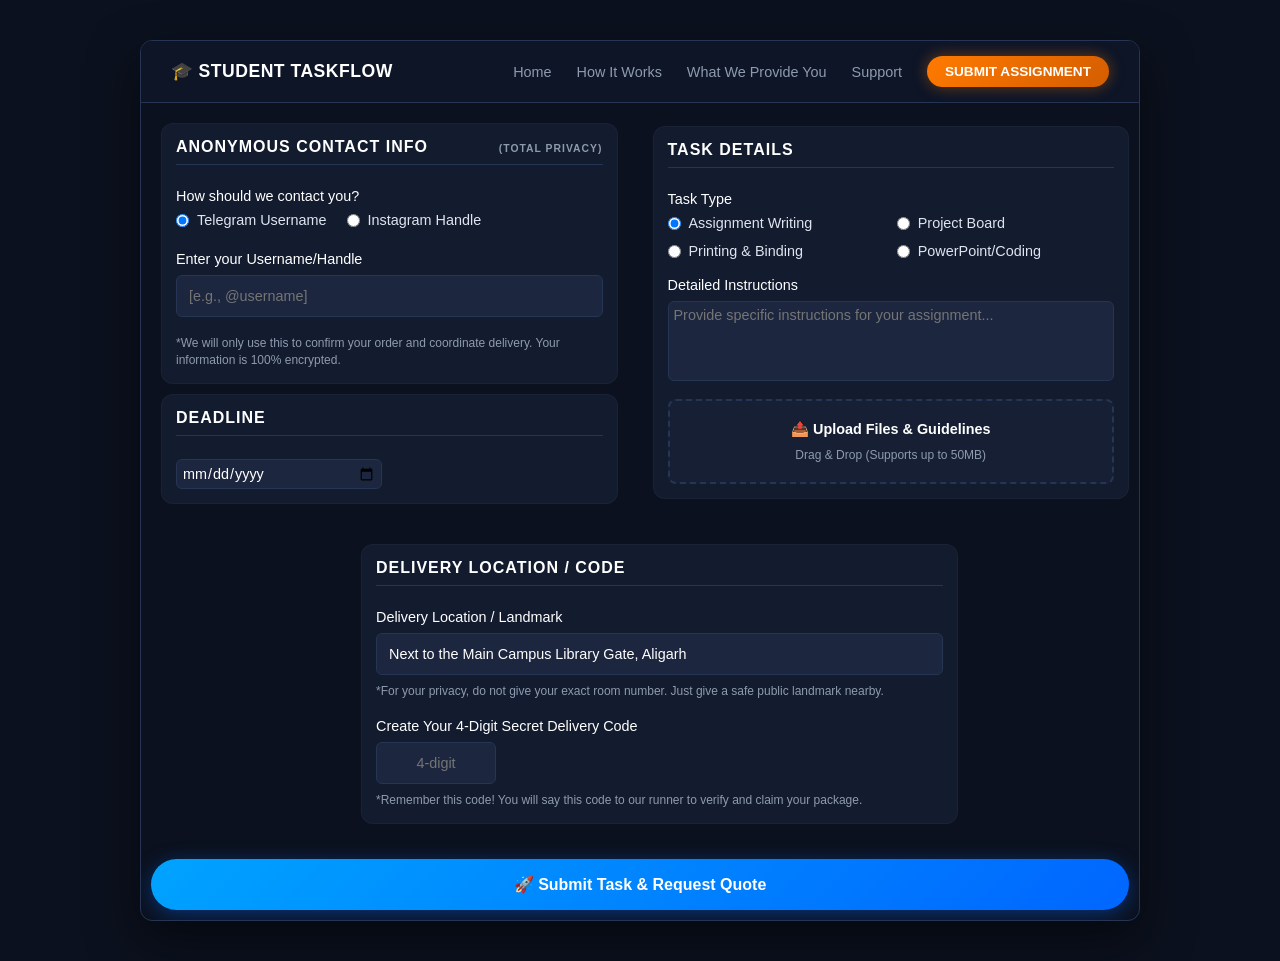
==== k.html @ 4f604c73 "trying" ====
<!DOCTYPE html>
<html lang="en">
<head>
    <meta charset="UTF-8">
    <meta name="viewport" content="width=device-width, initial-scale=1.0">
    <title>Student Taskflow - Submit Assignment</title>
    <style>
        :root {
            --bg-main: #0B111E;
            --bg-card: #131B2E;
            --bg-input: #1C263E;
            --text-main: #FFFFFF;
            --text-muted: #8E9BAE;
            --accent-blue: #38BDF8;
            --accent-orange: #FF7A00;
            --border-color: #263554;
        }

        * {
            box-sizing: border-box;
            margin: 0;
            padding: 0;
            font-family: 'Segoe UI', Tahoma, Geneva, Verdana, sans-serif;
        }

        body {
            background-color: var(--bg-main);
            color: var(--text-main);
            padding: 40px 20px;
            display: flex;
            justify-content: center;
            align-items: center;
            min-height: 100vh;
        }

        /* Browser Window Mockup Wrapper */
        .window-container {
            width: 100%;
            max-width: 1000px;
            background-color: var(--bg-main);
            border-radius: 12px;
            overflow: hidden;
            box-shadow: 0 20px 50px rgba(0, 0, 0, 0.5);
            border: 1px solid var(--border-color);
        }

        /* Mockup Header Navigation */
        .nav-bar {
            background-color: #0d1527;
            padding: 15px 30px;
            display: flex;
            justify-content: space-between;
            align-items: center;
            border-bottom: 1px solid var(--border-color);
        }

        .logo {
            display: flex;
            align-items: center;
            font-weight: bold;
            font-size: 1.1rem;
            letter-spacing: 0.5px;
        }

        .logo span {
            color: var(--accent-blue);
            margin-right: 5px;
        }

        .nav-links {
            display: flex;
            gap: 25px;
            align-items: center;
        }

        .nav-links a {
            color: var(--text-muted);
            text-decoration: none;
            font-size: 0.9rem;
            transition: color 0.2s;
        }

        .nav-links a:hover {
            color: var(--text-main);
        }

        .btn-orange {
            background: linear-gradient(135deg, #FF7A00 0%, #D45D00 100%);
            color: white;
            padding: 8px 18px;
            border-radius: 20px;
            border: none;
            font-weight: bold;
            font-size: 0.85rem;
            cursor: pointer;
            box-shadow: 0 0 15px rgba(255, 122, 0, 0.4);
        }

        /* Main Form Layout */
        .form-container {
            padding: 10px;
            display: grid;
            grid-template-columns: 1fr 1fr;
            gap: 25px;
        }

        @media (max-width: 768px) {
            .form-container {
                grid-template-columns: 1fr;
            }
        }

        /* Card Panels */
        .form-section {
            background-color: var(--bg-card);
            border-radius: 12px;
            padding: 14px;
            border: 1px solid rgba(255, 255, 255, 0.03);
            display: flex;
            flex-direction: column;
            gap: 18px;
        }
        .form-section1 {
            background-color: var(--bg-card);
            border-radius: 12px;
            margin-left: 210px;
            margin-right: -330px;
            align-self: start;
            padding: 14px;
            border: 1px solid rgba(255, 255, 255, 0.03);
            display: flex;
            flex-direction: column;
            gap: 18px;
        }

        .section-title {
            font-size: 1rem;
            text-transform: uppercase;
            letter-spacing: 1px;
            font-weight: 700;
            border-bottom: 1px solid var(--border-color);
            padding-bottom: 8px;
            margin-bottom: 5px;
        }

        .section-title span {
            font-size: 0.65rem;
            color: var(--text-muted);
            float: right;
            margin-top: 5px;
        }

        /* Form Controls */
        .form-group {
            display: flex;
            flex-direction: column;
            gap: 8px;
        }

        label {
            font-size: 0.9rem;
            color: var(--text-main);
        }

        .radio-group {
            display: flex;
            gap: 20px;
            margin-bottom: 5px;
        }

        .radio-label {
            display: flex;
            align-items: center;
            gap: 8px;
            font-size: 0.9rem;
            cursor: pointer;
            color: #DFE5EF;
        }

        .radio-grid {
            display: grid;
            grid-template-columns: 1fr 1fr;
            gap: 12px;
        }

        input[type="text"], textarea {
            width: 100%;
            background-color: var(--bg-input);
            border: 1px solid var(--border-color);
            border-radius: 6px;
            padding: 12px;
            color: white;
            font-size: 0.9rem;
            outline: none;
            transition: border-color 0.2s;
        }

        input[type="date"], textarea {
            width: 100%;
            background-color: var(--bg-input);
            border: 1px solid var(--border-color);
            border-radius: 6px;
            padding: 5px;
            color: white;
            font-size: 0.9rem;
            outline: none;
            transition: border-color 0.2s;
        }

        input[type="date"]:focus, textarea:focus {
            border-color: var(--accent-blue);
        }

        textarea {
            resize: none;
            height: 80px;
        }

        .note {
            font-size: 0.75rem;
            color: var(--text-muted);
            line-height: 1.4;
        }

        /* DateTime Custom Row */
        .datetime-row {
            display: grid;
            grid-template-columns: 1fr 1fr;
            gap: 15px;
        }

        /* Drag & Drop Upload Zone */
        .upload-zone {
            border: 2px dashed var(--border-color);
            background-color: rgba(28, 38, 62, 0.4);
            border-radius: 8px;
            padding: 30px 20px;
            text-align: center;
            cursor: pointer;
            transition: background-color 0.2s, border-color 0.2s;
            display: flex;
            flex-direction: column;
            align-items: center;
            gap: 10px;
        }

        .upload-zone:hover {
            background-color: rgba(28, 38, 62, 0.7);
            border-color: var(--accent-blue);
        }

        .upload-icon {
            font-size: 2rem;
            color: var(--accent-blue);
        }

        .upload-text {
            font-size: 0.9rem;
            font-weight: 600;
        }

        .upload-sub {
            font-size: 0.75rem;
            color: var(--text-muted);
        }

        /* Bottom Submit Wrapper */
        .submit-wrapper {
            grid-column: 1 / -1;
            text-align: center;
            margin-top: 10px;
        }

        .btn-submit {
            width: 100%;
            background: linear-gradient(135deg, #00A3FF 0%, #0066FF 100%);
            color: white;
            border: none;
            padding: 16px;
            border-radius: 30px;
            font-size: 1rem;
            font-weight: bold;
            cursor: pointer;
            display: flex;
            justify-content: center;
            align-items: center;
            gap: 10px;
            box-shadow: 0 4px 20px rgba(0, 102, 255, 0.4);
            transition: transform 0.1s;
        }

        .btn-submit:active {
            transform: scale(0.99);
        }
    </style>
</head>
<body>

<div class="window-container">
    <header class="nav-bar">
        <div class="logo">
            <span>🎓</span> STUDENT TASKFLOW
        </div>
        <nav class="nav-links">
            <a href="index.html">Home</a>
            <a href="index.html#how-it-works">How It Works</a>
            <a href="index.html#services">What We Provide You</a>
            <a href="index.html#footer">Support</a>
            <button class="btn-orange" onclick="alert('All other details will be sent to your Telegram/Instagram DM after submission.')">SUBMIT ASSIGNMENT</button>
        </nav>
    </header>

 

    <form class="form-container" onsubmit="event.preventDefault();">
        <form  action="https://formspree.io/f/mqevzdvb" method="POST">
            <div class="left-column" style="display: flex; flex-direction: column; gap: 10px; margin: 10px;">
            
            <div class="form-section" >
                <h2 class="section-title">Anonymous Contact Info <span>(TOTAL PRIVACY)</span></h2>
                <div class="form-group">
                    <label>How should we contact you?</label>
                    <div class="radio-group">
                        <label class="radio-label">
                            <input  for="email" name="email" type="radio" name="contact_method" required checked> Telegram Username
                        </label>
                        <label class="radio-label">
                            <input type="radio" name="contact_method"> Instagram Handle
                        </label>
                    </div>
                </div>
                <div class="form-group">
                    <label>Enter your Username/Handle</label>
                    <input for="email" name="email" type="text" placeholder="[e.g., @username]" required>
                </div>
                <p class="note">*We will only use this to confirm your order and coordinate delivery. Your information is 100% encrypted.</p>
            </div>

            <div class="form-section">
                <h2 class="section-title">Deadline</h2>
                <div class="datetime-row">
                    <div class="form-group">
                        <input for="message" name="message" type="date" placeholder="Date, 2026" required>
                        </div>
                </div>
               
            </div>
        </div>

        <div class="right-column" style="display: flex; flex-direction: column; gap: 25px; margin-top: 13px; margin-bottom: 20px;">
            
            <div class="form-section">
                <h2 class="section-title">Task Details</h2>
                <div class="form-group">
                    <label>Task Type</label>
                    <div class="radio-grid">
                        <label class="radio-label"><input type="radio" name="task_type" checked> Assignment Writing</label>
                        <label class="radio-label"><input type="radio" name="task_type"> Project Board</label>
                        <label class="radio-label"><input type="radio" name="task_type"> Printing & Binding</label>
                        <label class="radio-label"><input type="radio" name="task_type"> PowerPoint/Coding</label>
                    </div>
                </div>
                <div class="form-group">
                    <label>Detailed Instructions</label>
                    <textarea placeholder="Provide specific instructions for your assignment..."></textarea>
                </div>
                <div class="upload-zone" style="padding: 20px;">
                    <div class="upload-text">📤 Upload Files & Guidelines</div>
                    <div class="upload-sub">Drag & Drop (Supports up to 50MB)</div>
                </div>
            </div>
            </div>
            <div class="makeitcenter">
            <div class="form-section1">
                <h2 class="section-title">Delivery Location / Code </h2>
                <div class="form-group">
                    <label>Delivery Location / Landmark</label>
                    <input type="text" value="Next to the Main Campus Library Gate, Aligarh">
                    <p class="note">*For your privacy, do not give your exact room number. Just give a safe public landmark nearby.</p>
                </div>
                <div class="form-group">
                    <label>Create Your 4-Digit Secret Delivery Code</label>
                    <input type="text" maxlength="4" placeholder="4-digit" style="width: 120px; text-align: center;">
                    <p class="note">*Remember this code! You will say this code to our runner to verify and claim your package.</p>
                </div>
            </div>
        </div>

        <div class="submit-wrapper">
            <button type="submit" class="btn-submit" onclick="alert('All other details will be sent to your Telegram/Instagram DM after submission.');">
                🚀 Submit Task & Request Quote
            </button>
        </div>
    </form>
</div>

</body>
</html>
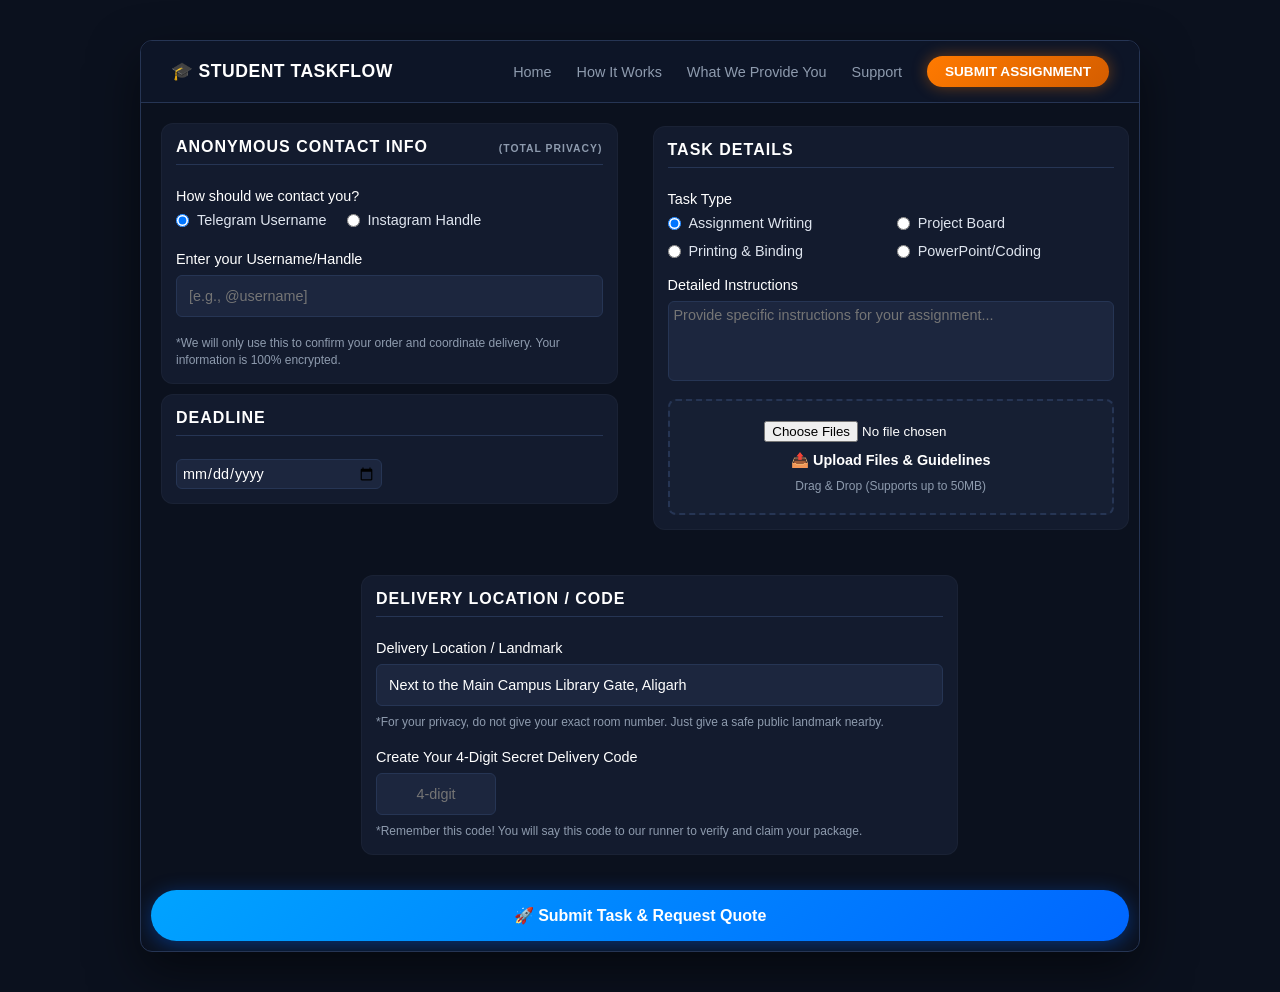
==== commit 4eda860f: "new formspree" ====
--- a/k.html
+++ b/k.html
@@ -309,29 +309,29 @@
             <button class="btn-orange" onclick="alert('All other details will be sent to your Telegram/Instagram DM after submission.')">SUBMIT ASSIGNMENT</button>
         </nav>
     </header>
-
- 
-
-    <form class="form-container" onsubmit="event.preventDefault();">
-        <form  action="https://formspree.io/f/mqevzdvb" method="POST">
-            <div class="left-column" style="display: flex; flex-direction: column; gap: 10px; margin: 10px;">
+    
+
+    <form class="form-container" >
+        <form action="https://formspree.io/f/mqevzdvb" method="POST" enctype="multipart/form-data">
+        
+        <div class="left-column" style="display: flex; flex-direction: column; gap: 10px; margin: 10px;">
             
-            <div class="form-section" >
+            <div class="form-section">
                 <h2 class="section-title">Anonymous Contact Info <span>(TOTAL PRIVACY)</span></h2>
                 <div class="form-group">
                     <label>How should we contact you?</label>
                     <div class="radio-group">
                         <label class="radio-label">
-                            <input  for="email" name="email" type="radio" name="contact_method" required checked> Telegram Username
+                            <input type="radio" name="contact_method" value="Telegram" checked> Telegram Username
                         </label>
                         <label class="radio-label">
-                            <input type="radio" name="contact_method"> Instagram Handle
+                            <input type="radio" name="contact_method" value="Instagram"> Instagram Handle
                         </label>
                     </div>
                 </div>
                 <div class="form-group">
                     <label>Enter your Username/Handle</label>
-                    <input for="email" name="email" type="text" placeholder="[e.g., @username]" required>
+                    <input type="text" name="user_handle" placeholder="[e.g., @username]" required>
                 </div>
                 <p class="note">*We will only use this to confirm your order and coordinate delivery. Your information is 100% encrypted.</p>
             </div>
@@ -340,7 +340,7 @@
                 <h2 class="section-title">Deadline</h2>
                 <div class="datetime-row">
                     <div class="form-group">
-                        <input for="message" name="message" type="date" placeholder="Date, 2026" required>
+                        <input type="date" name="deadline" required>
                         </div>
                 </div>
                
@@ -354,17 +354,18 @@
                 <div class="form-group">
                     <label>Task Type</label>
                     <div class="radio-grid">
-                        <label class="radio-label"><input type="radio" name="task_type" checked> Assignment Writing</label>
-                        <label class="radio-label"><input type="radio" name="task_type"> Project Board</label>
-                        <label class="radio-label"><input type="radio" name="task_type"> Printing & Binding</label>
-                        <label class="radio-label"><input type="radio" name="task_type"> PowerPoint/Coding</label>
+                         <label class="radio-label"><input type="radio" name="task_type" value="Assignment Writing" checked> Assignment Writing</label>
+                        <label class="radio-label"><input type="radio" name="task_type" value="Project Board"> Project Board</label>
+                        <label class="radio-label"><input type="radio" name="task_type" value="Printing & Binding"> Printing & Binding</label>
+                      <label class="radio-label"><input type="radio" name="task_type" value="PowerPoint/Coding"> PowerPoint/Coding</label>
                     </div>
                 </div>
                 <div class="form-group">
                     <label>Detailed Instructions</label>
-                    <textarea placeholder="Provide specific instructions for your assignment..."></textarea>
+                    <textarea name="instructions" placeholder="Provide specific instructions for your assignment..."></textarea>
                 </div>
                 <div class="upload-zone" style="padding: 20px;">
+                    <input type="file" name="attachment" multiple>
                     <div class="upload-text">📤 Upload Files & Guidelines</div>
                     <div class="upload-sub">Drag & Drop (Supports up to 50MB)</div>
                 </div>
@@ -392,6 +393,7 @@
             </button>
         </div>
     </form>
+    </form>
 </div>
 
 </body>
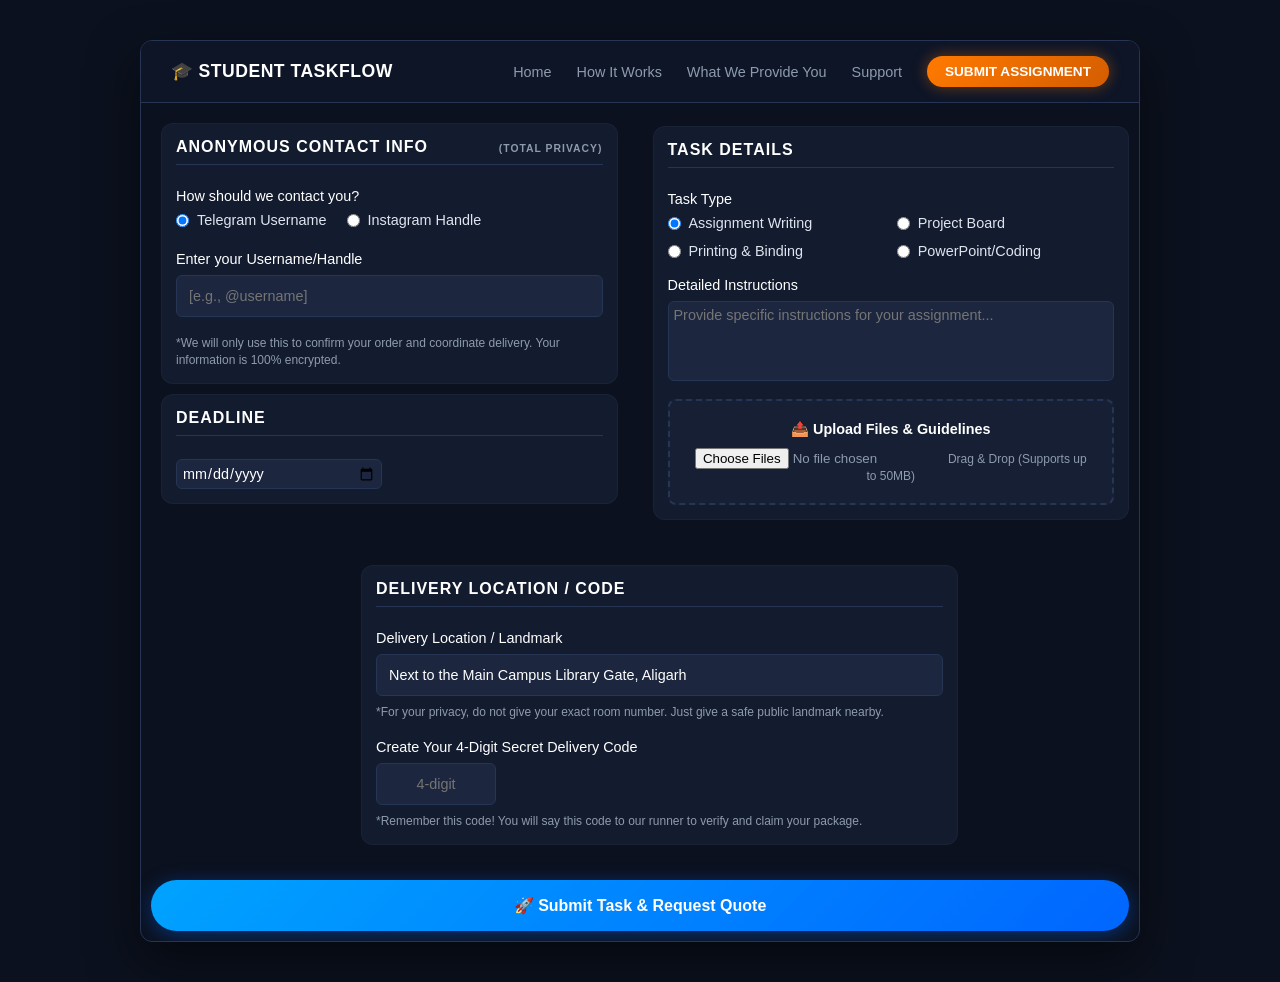
==== commit b51763e0: "UPload" ====
--- a/k.html
+++ b/k.html
@@ -365,9 +365,8 @@
                     <textarea name="instructions" placeholder="Provide specific instructions for your assignment..."></textarea>
                 </div>
                 <div class="upload-zone" style="padding: 20px;">
-                    <input type="file" name="attachment" multiple>
                     <div class="upload-text">📤 Upload Files & Guidelines</div>
-                    <div class="upload-sub">Drag & Drop (Supports up to 50MB)</div>
+                    <div class="upload-sub"><input type="file" name="attachment" multiple>Drag & Drop (Supports up to 50MB)</div>
                 </div>
             </div>
             </div>
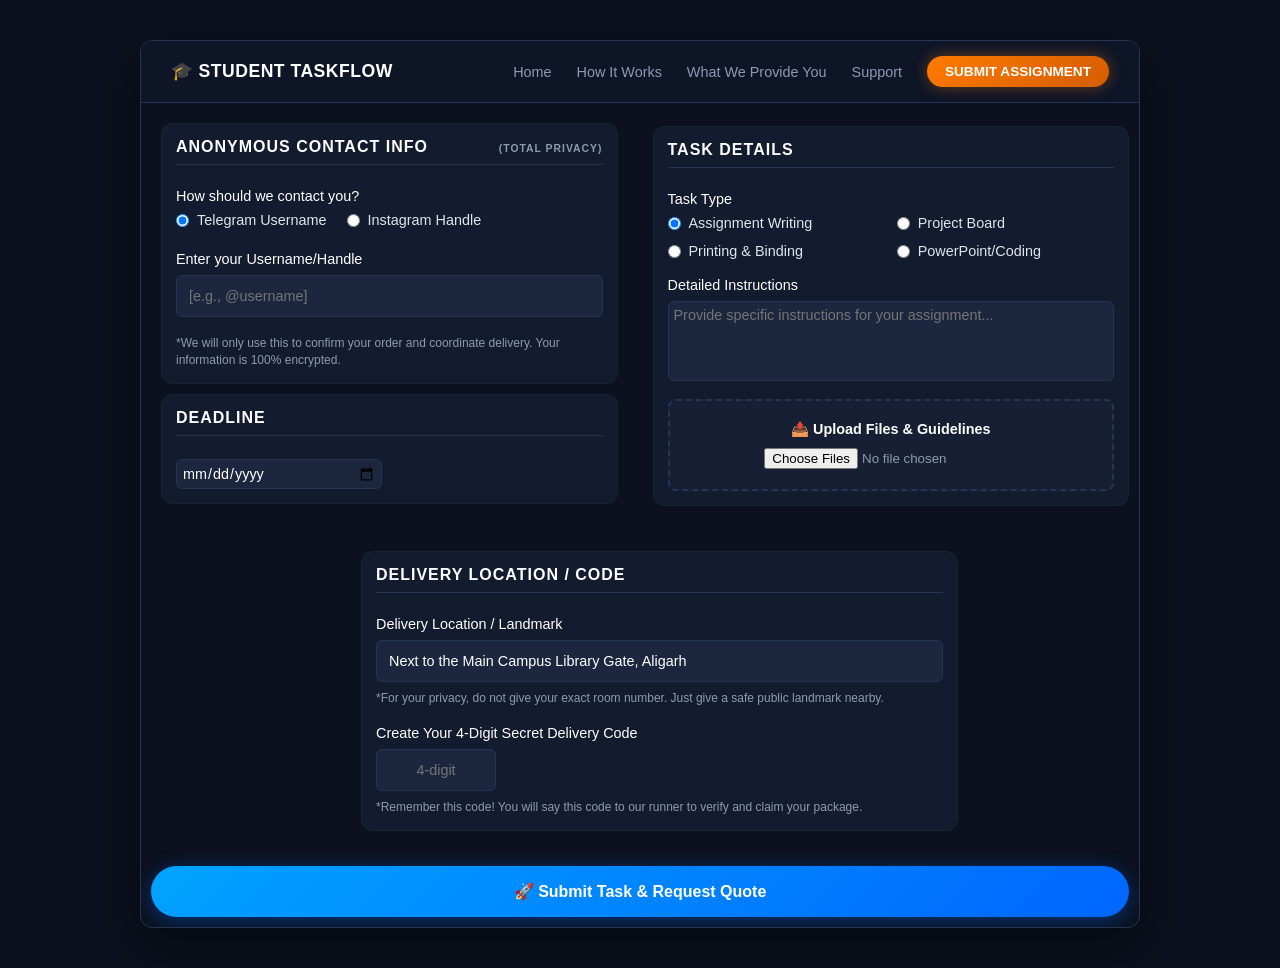
==== commit 58789f9c: "just saving it" ====
--- a/k.html
+++ b/k.html
@@ -366,7 +366,7 @@
                 </div>
                 <div class="upload-zone" style="padding: 20px;">
                     <div class="upload-text">📤 Upload Files & Guidelines</div>
-                    <div class="upload-sub"><input type="file" name="attachment" multiple>Drag & Drop (Supports up to 50MB)</div>
+                    <div class="upload-sub"><input type="file" name="attachment" multiple></div>
                 </div>
             </div>
             </div>
